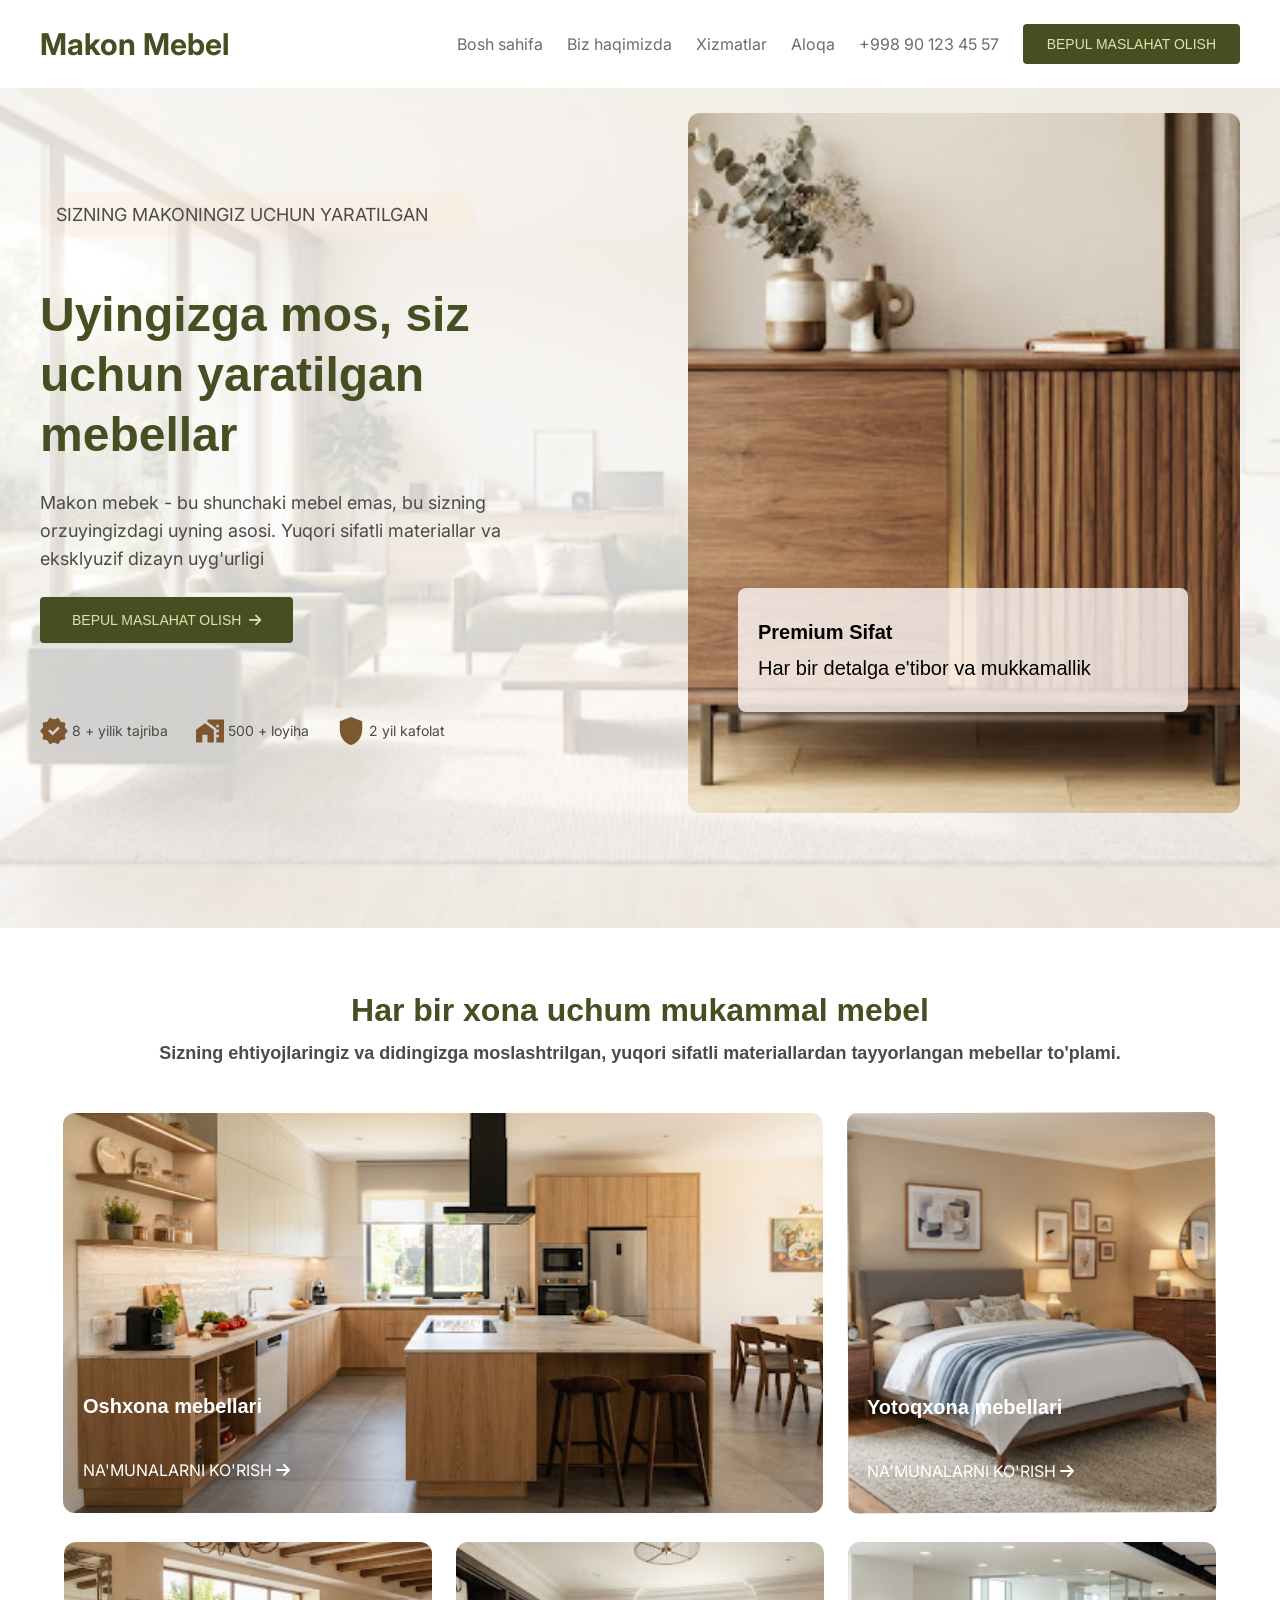
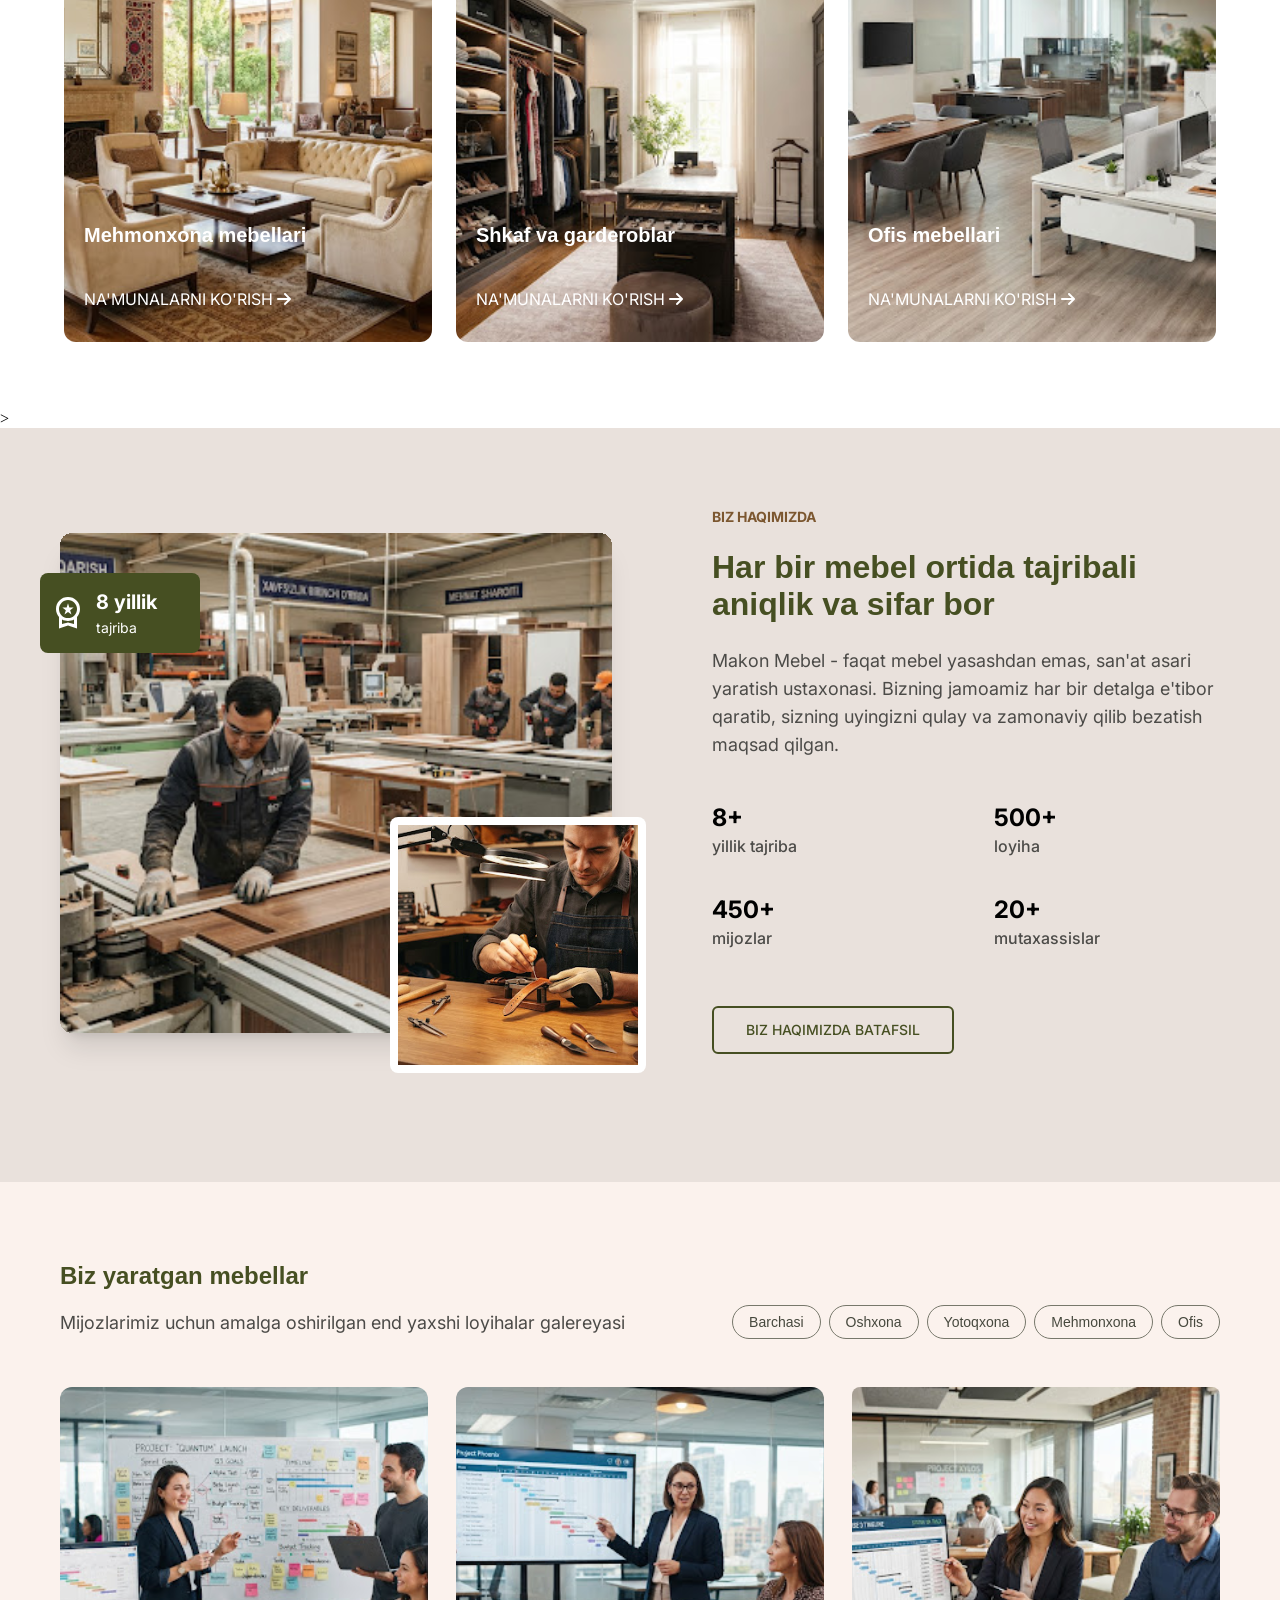
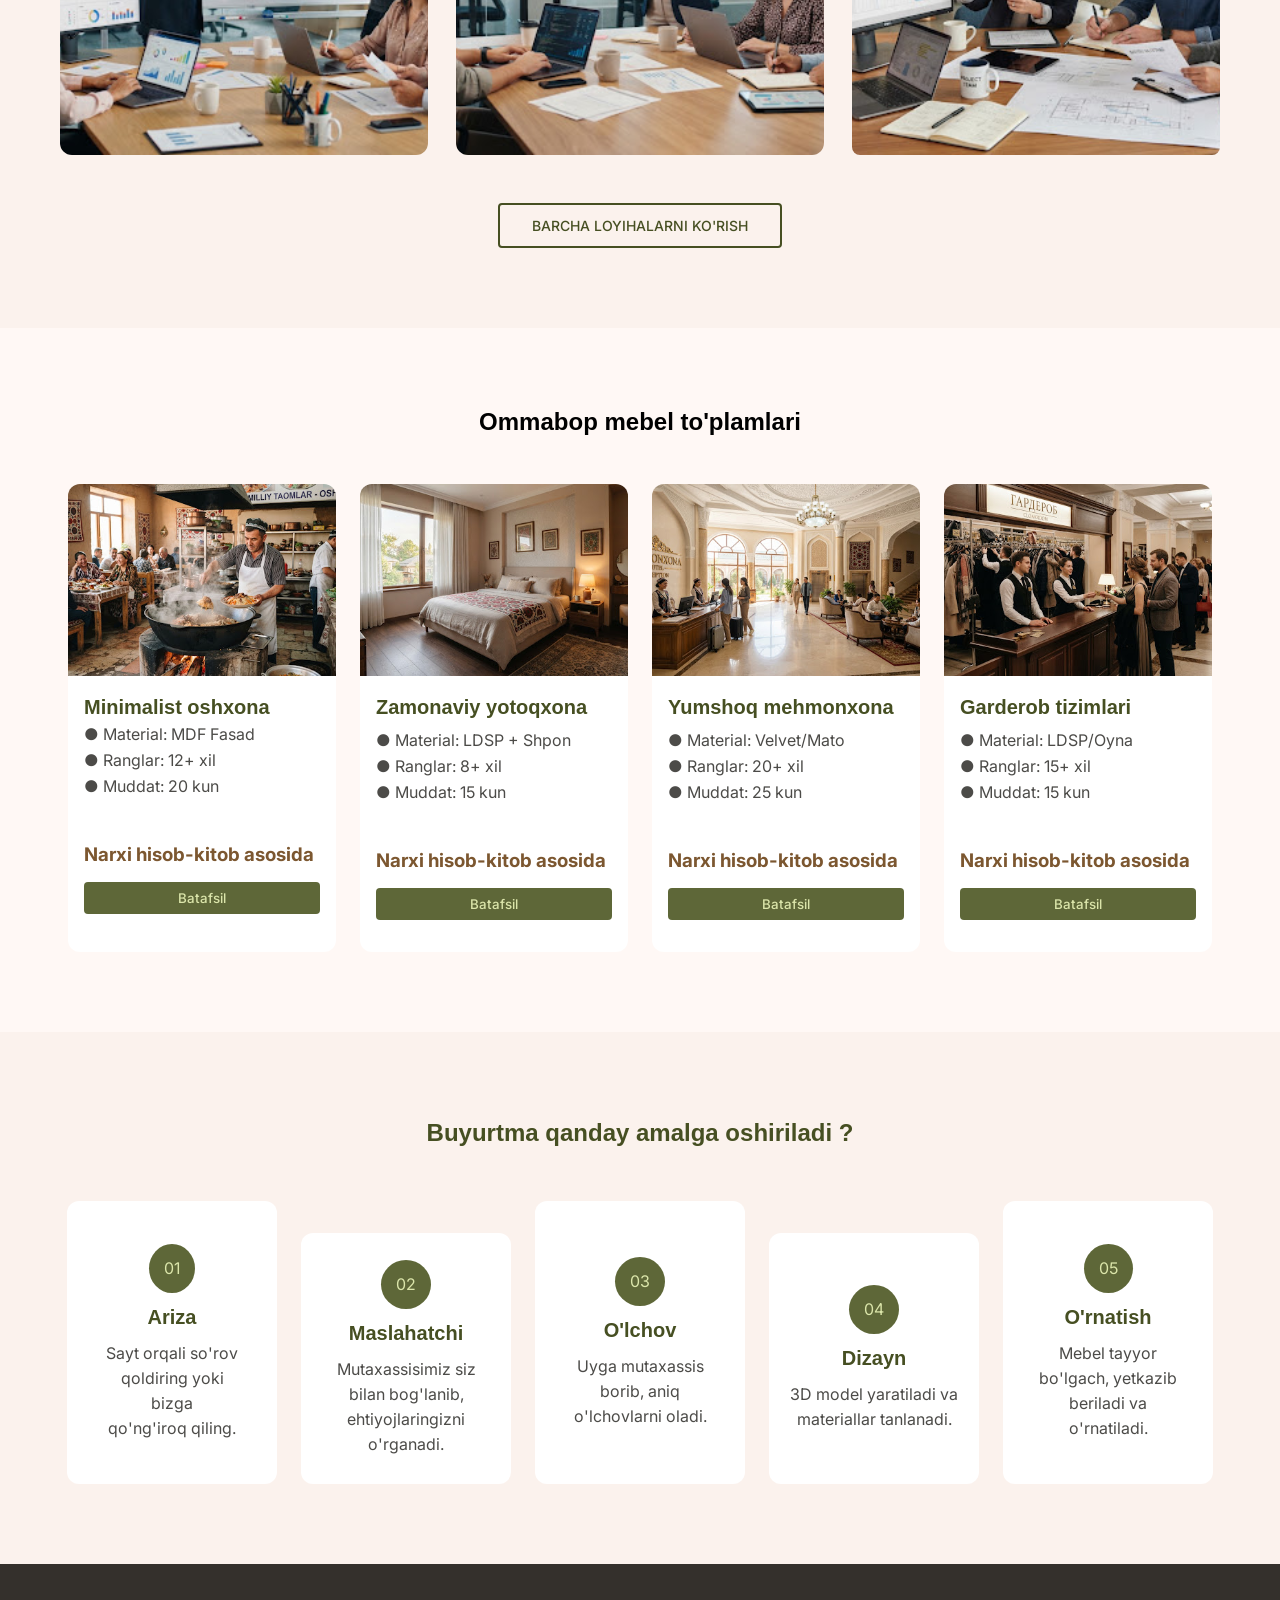
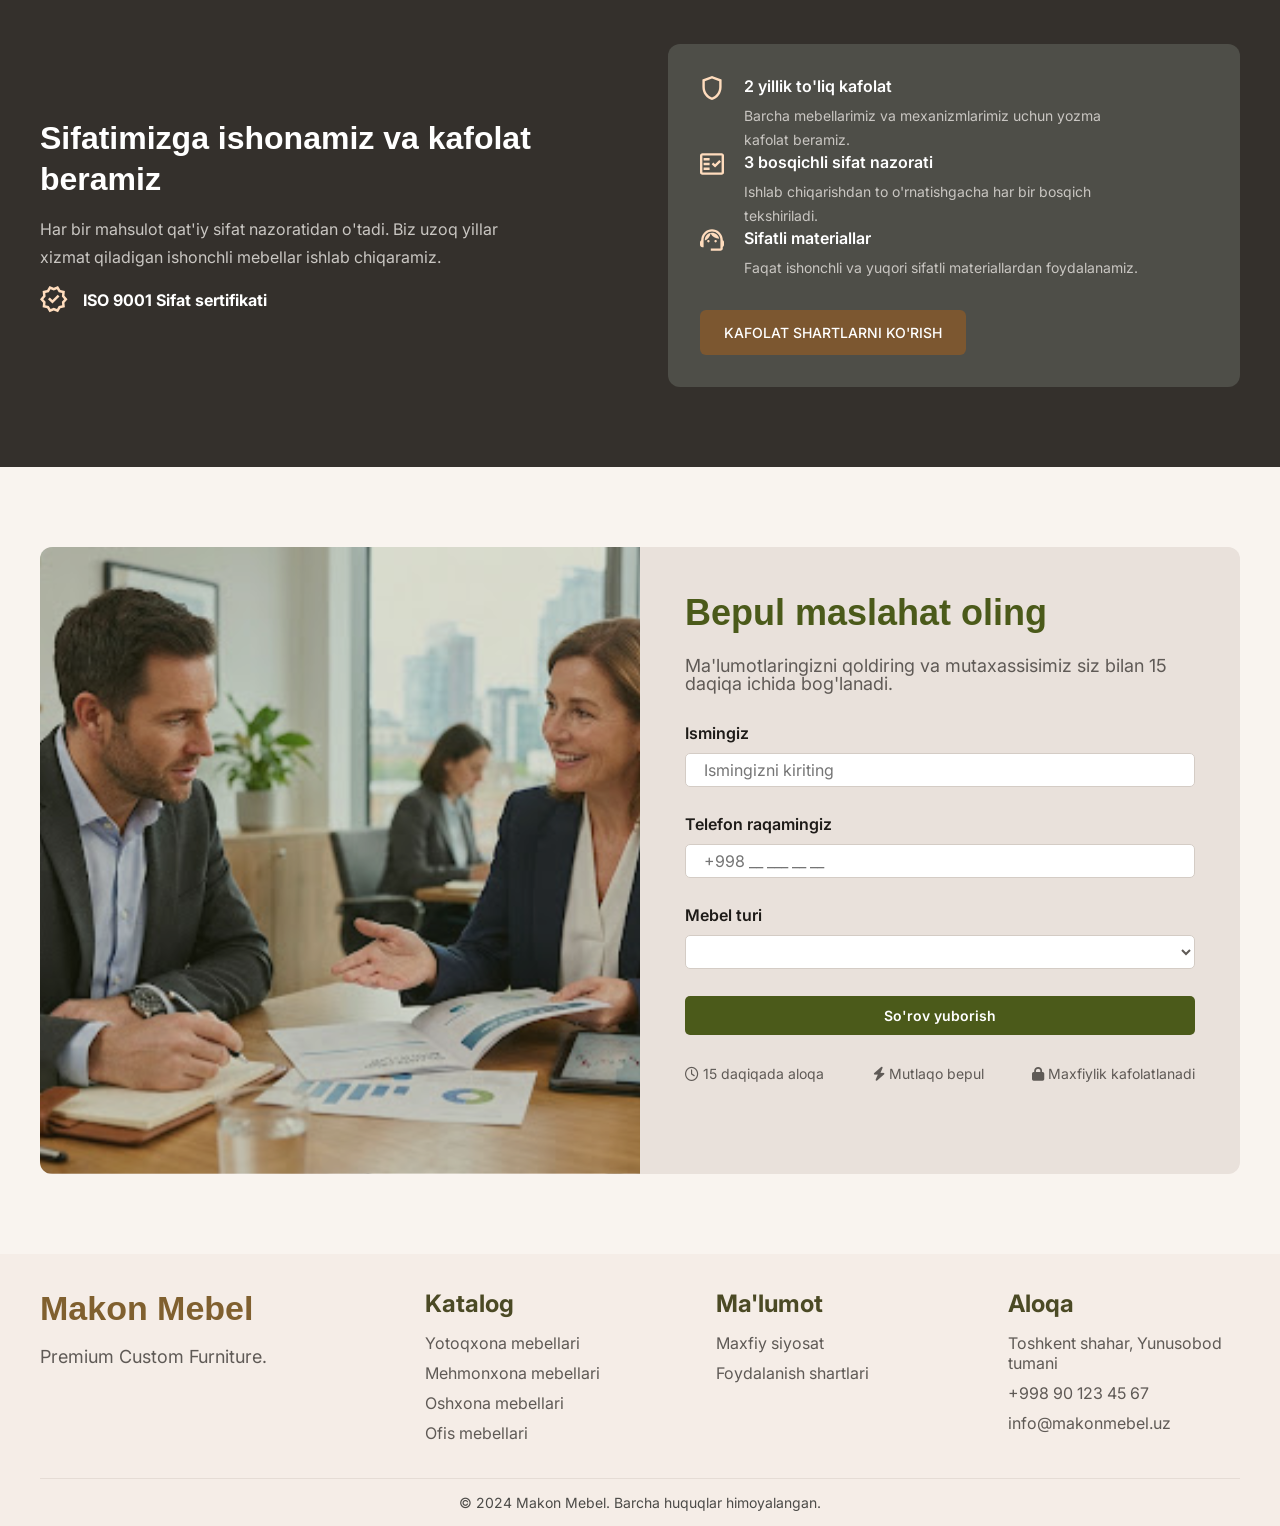
==== index.html @ ee031fba "file togrladim" ====
<!DOCTYPE html>
<html lang="en">
<head>
    <meta charset="UTF-8">
    <meta name="viewport" content="width=device-width, initial-scale=1.0">
    <link rel="stylesheet" href="https://cdnjs.cloudflare.com/ajax/libs/font-awesome/6.7.2/css/all.min.css">
    <link rel="preconnect" href="https://fonts.googleapis.com">
    <link rel="preconnect" href="https://fonts.gstatic.com" crossorigin>
    <link href="https://fonts.googleapis.com/css2?family=Roboto:wght@400;500;700&display=swap" rel="stylesheet">
    <link href="https://fonts.googleapis.com/css2?family=Inter:wght@400&display=swap" rel="stylesheet">
    <link rel="stylesheet" href="/css/main.css">
    <title>Document</title>
</head>
<body>
    <header class="header">
        <div class="container">
            <div class="header-section">
                <div class="header-section__logoname">
                    <b><h2>
                        Makon Mebel
                    </h2></b>
                    <div class="header-logo__block">
                        M M
                    </div>
                </div>
                <div class="header-section__links">
                    <div class="header-link__item">
                        <a href="#">Bosh sahifa </a>
                    </div>
                    <div class="header-link__item">
                        <a href="#">Biz haqimizda</a>
                    </div>
                    <div class="header-link__item">
                        <a href="#">Xizmatlar</a>
                    </div>
                    <div class="header-link__item">
                        <a href="#">Aloqa</a>
                    </div>
                    <div class="header-section__left">
                        <div class="header-section__contact">
                            +998 90 123 45 57
                        </div>
                        <button class="header-left__btn">
                            BEPUL MASLAHAT OLISH
                        </button>
                    </div>
                </div>
                <div class="header-list__btn">
                    <i class="fa-solid fa-list"></i>
                </div>  
            </div>
        </div>
    </header>
    <main>
        <section class="hero">
            <div class="container">
                <div class="hero-section">
                    <div class="hero-section__items">
                        <div class="hero-section__paragraph">
                            <a><p>SIZNING MAKONINGIZ UCHUN YARATILGAN </p></a>
                        </div>
                        <b><h1>
                            Uyingizga mos, siz <br>
                            uchun yaratilgan  <br>
                            mebellar
                        </b></h1>
                        <p class="hero-block__non">
                            Makon mebek - bu shunchaki mebel emas, bu sizning <br>
                            orzuyingizdagi uyning asosi. Yuqori sifatli materiallar va <br> 
                            eksklyuzif dizayn uyg'urligi
                        </p>
                        <p class="hero-block__paragraph">
                            Makon mebek -bu shunchaki mebel emas, bu sizning<br>
                            orzuyingizdagi uyning asosi. Yuqori sifatli materiallar va<br> eksklyuzif dizayn uyg'urligi
                        </p>
                        <div class="hero-section__btn">
                            <button>BEPUL MASLAHAT OLISH <i class="fa-solid fa-arrow-right"></i></button>
                        </div>
                        <div class="hero-section__logs">
                            <div class="hero-logs__items">                            
                                <img src="/images.img/Icon-item_icon3.svg" alt="home-item_icon">
                                <p>8 + yilik tajriba</p>
                            </div>
                            <div class="hero-logs__items">
                                <img src="/images.img/home-item_icon2.svg" alt="home-item_icon2">
                                <p>500 + loyiha</p>
                            </div>
                            <div class="hero-logs__items">
                                <img src="/images.img/home-item_icon.svg" alt="home-icon">
                                <p>2 yil kafolat</p>
                            </div>
                        </div>
                    </div>
                    <div class="hero-section__left">
                        <img src="/images.img/hero-section__img.svg" alt="hero-section__img">
                        <div class="hero-left__textx">
                            <b><p class="left-text__p">Premium Sifat</p></b>
                            <p>Har bir detalga e'tibor va mukkamallik</p>
                        </div>
                    </div>
                </div>
            </div>
        </section>
        <section class="furniture">
            <div class="container">
                <div class="furniture-section">
                    <div class="furniture-section__items">
                        <h2>Har bir xona uchum mukammal mebel</h2>
                        <p>Sizning ehtiyojlaringiz va didingizga moslashtrilgan, yuqori sifatli materiallardan tayyorlangan mebellar to'plami.</p>
                    </div>
                    <div class="furniture-section__cards">
                        <div class="furniture-section__card">
                            <img src="/images.img/product-card__img1.svg" alt="product-card__img1">
                            <div class="furnitura-card__items">
                                <h3>Oshxona mebellari</h3>
                                <p>NA'MUNALARNI KO'RISH <i class="fa-solid fa-arrow-right"></i> </p>
                            </div>
                        </div>
                        <div class="furniture-section__card">
                            <img src="/images.img/product-card__img2.svg" alt="product-card__img2">
                            <div class="furnitura-card__items">
                                <h3>Yotoqxona mebellari</h3>
                                <p>NA'MUNALARNI KO'RISH <i class="fa-solid fa-arrow-right"></i> </p>
                            </div>
                        </div>
                        <div class="furniture-section__card">
                            <img src="/images.img/product-card__img3.svg" alt="product-card__img3">
                            <div class="furnitura-card__items">
                                <h3>Mehmonxona mebellari</h3>
                                <p>NA'MUNALARNI KO'RISH <i class="fa-solid fa-arrow-right"></i> </p>
                            </div>
                        </div>
                        <div class="furniture-section__card">
                            <img src="/images.img/product-card__img4.svg" alt="product-card__img4">
                            <div class="furnitura-card__items">
                                <h3>Shkaf va garderoblar</h3>
                                <p>NA'MUNALARNI KO'RISH <i class="fa-solid fa-arrow-right"></i> </p>
                            </div>
                        </div>
                        <div class="furniture-section__card">
                            <img src="/images.img/product-card__img5.svg" alt="product-card__img5">
                            <div class="furnitura-card__items">
                                <h3>Ofis mebellari</h3>
                                <p>NA'MUNALARNI KO'RISH <i class="fa-solid fa-arrow-right"></i> </p>
                            </div>
                        </div>
                    </div>
                </div>
            </div>
        </section>>
        <section class="info">
            <div class="container">
                <div class="info-section">
                    <div class="info-section__cards"> 
                        <img src="/images.img/info-section__img.svg" alt="info-section__img">
                        <div class="info-mini__card">
                            <div class="info-card__items">
                                <img src="/images.img/info-mini__icon.svg" alt="info-mini__icon">
                                <div class="info-card__item">
                                    <h3>8 yillik</h3>
                                    <p>tajriba</p>
                                </div>
                            </div>
                            <div class="info-mini__img">
                                <img src="/images.img/info-mini__img.svg" alt="info-mini__card">
                            </div>
                        </div>
                    </div>
                    <div>
                        <div class="info-section__left">
                            <h4>BIZ HAQIMIZDA</h4>
                            <h2>Har bir mebel ortida tajribali aniqlik va sifar bor </h2>
                            <p>
                                Makon Mebel - faqat mebel yasashdan emas, san'at asari 
                                yaratish ustaxonasi. Bizning jamoamiz har bir detalga 
                                e'tibor  qaratib, sizning uyingizni qulay va zamonaviy  qilib 
                                bezatish maqsad qilgan. 
                            </p>
                            <div class="info-left__numbers">
                                <div class="info-left__number">
                                    <h1>8+</h1>
                                    <p>yillik tajriba</p>
                                </div>
                                <div class="info-left__number">
                                    <h1>500+</h1>
                                    <p>loyiha</p>
                                </div>
                                <div class="info-left__number">
                                    <h1>450+</h1>
                                    <p>mijozlar</p>
                                </div>
                                <div class="info-left__number">
                                    <h1>20+</h1>
                                    <p>mutaxassislar</p>
                                </div>
                            </div>
                            <div class="info-left__btn">
                                <button>BIZ HAQIMIZDA BATAFSIL</button>
                            </div>
                        </div>
                    </div>
                </div>
            </div>
        </section>
        <section class="our">
            <div class="container">
                <div class="our-section">
                    <div class="our-section__items">
                        <h1>Biz yaratgan mebellar</h1>
                        <div class="our-section__item">
                            <h3>Mijozlarimiz uchun amalga oshirilgan end yaxshi loyihalar galereyasi</h3>
                            <div class="our-item__btn">
                                <button>Barchasi</button>
                                <button>Oshxona</button>
                                <button>Yotoqxona</button>
                                <button>Mehmonxona</button>
                                <button>Ofis</button>
                            </div>
                        </div>
                    </div>
                    <div class="our-section__img"> 
                        <img src="/images.img/our-content__img1.svg" alt="our-content__img1">
                        <img src="/images.img/our-content__img2.svg" alt="our-content__img2">
                        <img src="/images.img/our-content__img3.svg" alt="our-content__img3">
                    </div>
                    <div class="our-section__btn">
                        <button>BARCHA LOYIHALARNI KO'RISH</button>
                    </div>
                </div>
            </div>
        </section>
        <section class="categories">
            <div class="container">
                <div class="categories-section">
                    <div class="categories-section__items">
                        <h1>Ommabop mebel to'plamlari</h1>
                        <div class="categories-items__cards">
                            <div class="categories-item__cards">
                                <img src="/images.img/card-img__one.svg" alt="card-img__one">
                                <div class="categories-cards__texts">
                                    <div class="categories-card_text">
                                        <h2>Minimalist oshxona</h2>
                                        <div class="categories-card__paragraph">
                                            <p>● Material: MDF Fasad</p>
                                            <p>● Ranglar: 12+ xil</p>
                                            <p>● Muddat: 20 kun</p>
                                        </div>
                                    </div>
                                    <div class="categories-card__btn">
                                        <h3>Narxi hisob-kitob asosida</h3>
                                        <button>Batafsil</button>
                                    </div>
                                </div>
                            </div>
                            <div class="categories-item__cards">
                                <img src="/images.img/card-img_two.svg" alt="card-img_two">
                                <div class="categories-cards__texts">
                                    <h2>Zamonaviy yotoqxona</h2>
                                    <div class="categories-card__paragraph">
                                        <p>● Material: LDSP + Shpon</p>
                                        <p>● Ranglar: 8+ xil</p>
                                        <p>● Muddat: 15 kun</p>
                                    </div>
                                    <div class="categories-card__btn">
                                        <h3>Narxi hisob-kitob asosida</h3>
                                        <button>Batafsil</button>
                                    </div>
                                </div>
                            </div>
                            <div class="categories-item__cards">
                                <img src="/images.img/card-img__thee.svg" alt="card-img__thee">
                                <div class="categories-cards__texts">
                                    <h2>Yumshoq mehmonxona</h2>
                                    <div class="categories-card__paragraph">
                                        <p>● Material: Velvet/Mato</p>
                                        <p>● Ranglar: 20+ xil</p>
                                        <p>● Muddat: 25 kun</p>
                                    </div>
                                    <div class="categories-card__btn">
                                        <h3>Narxi hisob-kitob asosida</h3>
                                        <button>Batafsil</button>
                                    </div>
                                </div>
                            </div>
                            <div class="categories-item__cards">
                                <img src="/images.img/card-img__four.svg" alt="card-img__four">
                                <div class="categories-cards__texts">
                                    <h2>Garderob tizimlari</h2>
                                    <div class="categories-card__paragraph">
                                        <p>● Material: LDSP/Oyna</p>
                                        <p>● Ranglar: 15+ xil</p>
                                        <p>● Muddat: 15 kun</p>
                                    </div>
                                    <div class="categories-card__btn">
                                        <h3>Narxi hisob-kitob asosida</h3>
                                        <button>Batafsil</button>
                                    </div>
                                </div>
                            </div>
                        </div>
                    </div>
                </div>
            </div>
        </section>
        <section class="services">
            <div class="container">
                <div class="services-section">
                    <h1>Buyurtma qanday amalga oshiriladi ?</h1>
                    <div class="services-section__cards">
                        <div class="services-section__card">
                            <div class="services-section__bgnumber"> 
                                <p>01</p>
                            </div>
                            <h2>Ariza</h2>
                            <p>Sayt orqali so'rov <br> qoldiring yoki bizga<br>qo'ng'iroq qiling.</p>
                        </div>
                        <div class="services-section__cardd">
                            <div class="services-section__bgnumber">
                                <p>02</p>
                            </div>
                            <h2>Maslahatchi</h2>
                            <p>Mutaxassisimiz siz bilan bog'lanib, ehtiyojlaringizni o'rganadi.</p>
                        </div>
                        <div class="services-section__card">
                            <div class="services-section__bgnumber">
                                <p>03</p>
                            </div>
                            <h2>O'lchov</h2>
                            <p>Uyga mutaxassis borib, aniq o'lchovlarni oladi.</p>
                        </div>
                        <div class="services-section__cardd">
                            <div class="services-section__bgnumber">
                                <p>04</p>
                            </div>
                            <h2>Dizayn</h2>
                            <p>3D model yaratiladi va materiallar tanlanadi.</p>
                        </div>
                        <div class="services-section__card">
                            <div class="services-section__bgnumber">
                                <p>05</p>
                            </div>
                            <h2>O'rnatish</h2>
                            <p>Mebel tayyor bo'lgach, yetkazib beriladi va o'rnatiladi.</p>
                        </div>
                    </div>
                </div> 
            </div>
        </section>
        <section class="sertifikat">
            <div class="container">
                <div class="sertifikat-section">
                    <div class="sertifikat-section__right">
                        <h2>Sifatimizga ishonamiz va kafolat <br> beramiz</h2>
                        <p>Har bir mahsulot qat'iy sifat nazoratidan o'tadi. Biz uzoq yillar <br> xizmat qiladigan ishonchli mebellar ishlab chiqaramiz.</p>
                        <div class="sertifikat-right__items">
                            <img src="/images.img/icon-sertifkat__img.svg" alt="icon-sertifkat__img">
                            <h2>ISO 9001 Sifat sertifikati</h2>
                        </div>
                    </div>
                    <div class="sertifikat-section__left">
                        <div class="sertifikat-left__items">
                            <div>
                                <img src="/images.img/sertifikat-left__icon.svg" alt="sertifikat-left__icon">
                                <div>
                                    <h3>2 yillik to'liq kafolat</h3>
                                    <p>Barcha mebellarimiz va mexanizmlarimiz uchun yozma <br> kafolat beramiz.</p>
                                </div>
                            </div>
                            <div>
                                <img src="/images.img/sertifikat-item__icon.svg" alt="sertifikat-item__icon">
                                <div>
                                    <h3>3 bosqichli sifat nazorati</h3>
                                    <p>Ishlab chiqarishdan to o'rnatishgacha har bir bosqich <br> tekshiriladi.</p>
                                </div>
                            </div>
                            <div>
                                <img src="/images.img/sertifikat-left__icon3.svg" alt="sertifikat-left__icon3">
                                <div>
                                    <h3>Sifatli materiallar</h3>
                                    <p>
                                        Faqat ishonchli va yuqori sifatli materiallardan
                                        foydalanamiz.
                                    </p>
                                </div>
                            </div>
                        </div>
                        <button>KAFOLAT SHARTLARNI KO'RISH</button>
                    </div>
                </div>
            </div>
        </section>
        <section class="contact">
            <div class="container">
                <div class="contact-section">

                <div class="contact-section__img">
                    <img src="/images.img/contact-section__img.svg" alt="contact-section__img">
                </div>

                <div class="contact-section__form">

                    <h2>Bepul maslahat oling</h2>

                    <p>
                        Ma'lumotlaringizni qoldiring va mutaxassisimiz
                        siz bilan 15 daqiqa ichida bog'lanadi.
                    </p>

                <div class="contact-form__item">
                    <label>Ismingiz</label>
                    <input type="text" placeholder="Ismingizni kiriting">
                </div>

                <div class="contact-form__item">
                    <label>Telefon raqamingiz</label>
                    <input type="tel" placeholder="+998 __ ___ __ __">
                </div>

                <div class="contact-form__item">
                    <label>Mebel turi</label>
                    <select>
                        <option>Oshxona mebeli</option>
                        <option>Yotoqxona mebeli</option>
                        <option>Mehmonxona mebeli</option>
                        <option>Ofis mebeli</option>
                    </select>
                </div>

                <button class="contact-form__btn">
                    So'rov yuborish
                </button>

                <div class="contact-form__info">
                    <span>
                        <i class="fa-regular fa-clock"></i>
                        15 daqiqada aloqa
                    </span>

                    <span>
                        <i class="fa-solid fa-bolt"></i>
                        Mutlaqo bepul
                    </span>

                    <span>
                        <i class="fa-solid fa-lock"></i>
                        Maxfiylik kafolatlanadi
                    </span>
                </div>

            </div>

            </div>
        </div>
    </section>
        <script src="/js/main.js"></script>
    </main>    
    <footer class="footer">
    <div class="container">
        <div class="footer-section">

            <div class="footer-section__logo">
                <h2>Makon Mebel</h2>
                <p>Premium Custom Furniture.</p>
            </div>

            <div class="footer-section__item">
                <h3>Katalog</h3>
                <a href="#">Yotoqxona mebellari</a>
                <a href="#">Mehmonxona mebellari</a>
                <a href="#">Oshxona mebellari</a>
                <a href="#">Ofis mebellari</a>
            </div>

            <div class="footer-section__item">
                <h3>Ma'lumot</h3>
                <a href="#">Maxfiy siyosat</a>
                <a href="#">Foydalanish shartlari</a>
            </div>

            <div class="footer-section__item">
                <h3>Aloqa</h3>
                <p>Toshkent shahar, Yunusobod tumani</p>
                <a href="tel:+998901234567">+998 90 123 45 67</a>
                <a href="mailto:info@makonmebel.uz">info@makonmebel.uz</a>
            </div>

        </div>

        <div class="footer-bottom">
            <p>© 2024 Makon Mebel. Barcha huquqlar himoyalangan.</p>
        </div>
    </div>
</footer>
</body>
</html>
---- css/main.css ----
* {
    margin: 0;
    padding: 0;
    box-sizing: border-box;
}


.container {
    max-width: 1200px;  
    margin: 0 auto;
}

.header-section {
    color: #464F22;
    display: flex;
    justify-content: space-between;
    padding: 24px 0px;
    align-items: center;
    font-family: "Inter", sans-serif;
    font-weight: 400;
}

.header-section__contact {
    font-family: "Inter", sans-serif;
    font-weight: 400;
}

.header-section__logoname  {
    font-weight: bold;
    font-weight: 700;
    line-height: 20px;
    font-size: 20px;
}

.header-logo__block {
    display: none;
}

.header-section__links {
    line-height: 24px;
    font-weight: 400;
    display: flex;
    gap: 24px;
    flex-direction: row;
    align-items: center;
    color: #6e6d69;
    font-size: 16px;
    /* justify-items: center; */
}

.header-list__btn {
    display: none;
}

.header-section__links:hover {
    /* color: #464F22; */
    /* cursor: pointer; */
}

.header-link__item:hover  {
    cursor: pointer;
    color:#39411a;
    /* font-size: 18px; */
    transition: 0.2s;
    transform: scale(1.09);
    font-weight: 700;
}   

.header-link__item {
    position: relative;
    text-decoration: none;
}

.header-link__item:after {
    content: "";
    position: absolute;
    width: 0;
    height: 2.5px;
    bottom: -4px;
    left: 0;
    background-color: #464F22;
    /* transition: 0.1s;     */
}

.header-link__item:hover::after {
    width: 100%;
}


.header-section__left {
    display: flex;
    align-items: center;
    gap: 24px;
    line-height: 20px;
    font-weight: 500px;
}

.header-left__btn {
    padding: 12px 24px;
    color: #DBE5AA;
    background-color: #464F22;
    border-radius: 4px;
    border: none;
    font-weight: 20px;
    font-size: 14px;
}

.header-section__font {
    display: none;
}

.header-link__item a {
    font-size: 16px;
    text-decoration: none;
    color: #6e6d69;
}


.hero {
    background-image: url(/images.img/hero-section__bg.svg);
    background-repeat: no-repeat;
    height: 840px;
    background-size: cover;
}

.hero-section {
    padding: 25px 0;
    display: flex;
    justify-content: space-between;
}


.hero-section__items {
    margin-top: 80px;
    display: flex;
    flex-direction: column;
    gap: 24px;
}

.hero-section__items p {
    color: #4C4B48;
    font-size: 18px;
    line-height: 28px;
    font-family: "Inter", sans-serif;
    font-weight: 400;
}

.hero-block__paragraph {
    display: none;
}

.hero-section__paragraph {
    width: 435px;
    color: #7C5730;
    font-size: 14px;
    padding: 8px 16px;
    border-radius: 16px;
    line-height: 20px;
    background-color: #FFDCBD33;
    font-family: "Inter", sans-serif;
}

.hero-section__items h1 {
    color: #464F22; 
    font-size: 48px;
    font-weight: 700;
    line-height: 60px;
    font-family: sans-serif;
}

.hero-section__btn button {
    padding-top: 16px;
    display: flex;
    flex-direction: row;
    align-items: center;
    gap: 8px;
    padding: 15px 32px;
    border: none;
    color: #DBE5AA;
    background-color: #464F22;
    border-radius: 4px;
    border: none;
    font-weight: 20px;
    font-size: 14px;
}


.hero-section__logs {
    display: flex;
    flex-direction: row;
    margin-top: 50px;
    gap: 28px;
    font-family: "Inter", sans-serif;
    font-weight: 500;
}

.hero-logs__items {
    display: flex;
    flex-direction: row;
    gap: 4px;
}

.hero-logs__items img {
    width: 28px;
    height: 28px;
}

.hero-logs__items p {
    font-size: 14px;
    white-space: nowrap;
}

.hero-section__left {
    position: relative;
    font-family: "Montserrat", sans-serif;
    font-weight: 600;
}

.hero-section__left img {
    border-radius: 12px
}

.hero-left__textx {
    display: flex;
    flex-direction: column;
    font-weight: 400;
    gap: 8px;
    position: absolute;
    bottom: 105px;
    left: 50px;
    font-size: 20px;
    background-color: #FFF8F5CC;
    border-radius: 8px;
    padding: 30px 20px;
    width: 450px;
    line-height: 28px;
    text-align: start;
    font-family: sans-serif;
}

.left-text__p {
    font-weight: 600;
}

@media only screen and (max-width: 480px) {
    .header-section {
        position: relative;
        padding: 18px 16px;
    }

    .header-section__links {
        display: none;
    }

    .header-section__links.active {
        display: flex;
        flex-direction: column;
        /* align-items: center; */
        gap: 15px;
        position: absolute;
        top: 90px;
        right: 10px;
        width: 100%;
        height: 800px;
        padding: 20px;
        background-color: rgb(179, 189, 173);
        z-index: 100;
    }

    .header-section__left {
        display: none;
        display: flex;
        align-items: center;
    }

    .header-section__links.active .header-section__left {
        display: flex;
        flex-direction: column;
        justify-content: space-between;
        margin-top: 510px;
        gap: 18px;
        width: 100%;
    }

    .header-left__btn {
        display: flex;
        font-size: 16px;
        align-items: end;
        padding: 14px 108px;
        white-space: nowrap;
    }

    .header-section__left {
        display: flex;
        flex-direction: column;
        align-items: center;
    }

    .header-section__contact {
        display: flex;
        cursor: pointer;
        color:#39411a;
        font-size: 16px;
        align-items: center;
        /* transition: 0.2s; */
        /* transform: scale(1.09); */
        font-weight: 700;
    }

    .header-list__btn {
        display: block;
        margin-left: auto;
        cursor: pointer;
    }


    /* hero section start */
    .hero {
        height: 100%;
    }

    .hero-section {
        flex-direction: column;
    }
    .hero-section__items {
        margin: 10px;
    }

    .hero-section__btn:hover button {
        cursor: pointer;
    }

    .hero-section__items h1 {
        font-size: 36px;
    }

    .hero-section__items p {
        font-size: 14px;
    }

    .hero-block__non {
        display: none;
    }

    .hero-section__paragraph {
        font-size: 10px;
        padding: 6px 12px;
        width: 350px;
        border-radius: 16px;
    }


    .hero-block__paragraph {
        display: block;
        font-size: 14px;
    }

    .hero-section__logs {
        margin-top: 10px;
        gap: 16px;
    }

    .hero-logs__items img {
        width: 22px;
        height: 22px;
    }

    .hero-section__left img {
        width: 100%;
        height: 480px;

        border-radius: 18px;
        display: flex;
        align-items: center;
        padding: 16px 38px;
    }
   
    .hero-left__textx {
        width: 300px;
        font-size: 16px;
        white-space: nowrap;
        line-height: 15px;
        padding: 12px 18px;
        left: 80px;
        bottom:80px
    }
}

@media only screen and (max-width:780px) {
    .header-section {
        padding: 20px 40px;
    }

    .header-section__links {
        display: none;
    }

    .header-list__btn {
        display: block;
    }

    /* hero section start mobile */ 

    .hero {
        height: 100%;
    }

    .hero-section {
        display: flex;
        flex-direction: column;
    }

    .hero-section__items {
        margin: 10px;
        padding: 30px;
    }

    .hero-section__btn:hover button {
        cursor: pointer;
    }

    .hero-section__items h1 {
        font-size: 36px;
    }

    .hero-section__items p {
        font-size: 14px;
    }

    .hero-block__non {
        display: none;
    }

    .hero-section__paragraph {
        font-size: 10px;
        padding: 6px 12px;
        width: 350px;
        border-radius: 16px;
    }


    .hero-block__paragraph {
        display: block;
        font-size: 14px;
    }

    .hero-section__logs {
        margin-top: 10px;
        gap: 16px;
    }

    .hero-logs__items img {
        width: 22px;
        height: 22px;
    }

    .hero-section__left img {
        width: 700px;
        max-height: 750px;
        border-radius: 18px;
        display: flex;
        align-items: center;
        padding: 16px 38px;
    }
   
    .hero-left__textx {
        width: 300px;
        font-size: 16px;
        white-space: nowrap;
        line-height: 15px;
        padding: 12px 18px;
        left: 80px;
        bottom:80px
    }
}



 

/* Furniture-section  */
.furniture-section {
    display: flex;
    flex-direction: column;
    gap: 48px;
    margin: 64px 0px;
    } 

.furniture-section__items {
    display: flex;
    flex-direction: column;
    gap: 14px;
    align-items: center;
    font-family: "Montserrat", sans-serif;
    font-weight: 600;
}

.furniture-section__items h2 {
    color: #464F22;
    font-size: 32px;
}

.furniture-section__items p {
    color: #4C4B48;
    font-size: 18px;
}

.furniture-section__cards {
    display: flex;
    flex-wrap: wrap;
    align-items: center;
    justify-content: center;
    gap: 24px;
}

.furniture-section__cards img {
    border-radius: 12px;
}

.furniture-section__card {
    position: relative;
}

.furnitura-card__items {
    display: flex;
    flex-direction: column;
    gap: 40px;
    position: absolute;
    bottom: 35px;
    left: 20px;
    color:#ffffff;
}

.furnitura-card__items h3 {
    font-size: 20px;
    font-family: "Montserrat", sans-serif;
    font-weight: 600;
}

.furnitura-card__items p {
    font-family: "Inter", sans-serif;
    font-weight: 400;
    line-height: 24px;
    font-size: 16px;
}
@media only screen and (max-width: 480px) {

    .container {
        width: 100%;
        padding: 0 10px;
    }
    
    .furniture-section {
        margin: 45px 0;
        gap: 30px;
    }

    .furniture-section__items {
        gap: 10px;
        text-align: center;
    }

    .furniture-section__items h2 {
        font-size: 25px;
        line-height: 32px;
    }

    .furniture-section__items p {
        font-size: 14px;
        line-height: 22px;
    }

    .furniture-section__cards {
        flex-direction: column;
        gap: 20px;
        width: 100%;
    }

    .furniture-section__card {
        width: 100%;
    }

    .furniture-section__card img {
        width: 100%;
        height: auto;
        display: block;
    }

    .furnitura-card__items {
        left: 18px;
        bottom: 20px;
        gap: 15px;
    }

    .furnitura-card__items h3 {
        font-size: 18px;
    }

    .furnitura-card__items p {
        font-size: 13px;
    }

}

@media only screen and (max-width: 780px) {
        .container {
        width: 100%;
        padding: 0 10px;
    }
    
    .furniture-section {
        margin: 45px 0;
        gap: 30px;
    }

    .furniture-section__items {
        gap: 10px;
        text-align: center;
    }

    .furniture-section__items h2 {
        font-size: 25px;
        line-height: 32px;
    }

    .furniture-section__items p {
        font-size: 14px;
        line-height: 22px;
    }

    .furniture-section__cards {
        flex-direction: column;
        gap: 20px;
        width: 100%;
    }

    .furniture-section__card {
        width: 80%;
    }

    .furniture-section__card img {
        display: flex;
        justify-content: center;
        align-items: center;
        width: 100%;
        height: auto;
        display: block;
    }

    .furnitura-card__items {
        left: 18px;
        bottom: 20px;
        gap: 15px;
    }

    .furnitura-card__items h3 {
        font-size: 18px;
    }

    .furnitura-card__items p {
        font-size: 13px;
    }
}
 
/* Info section */
.info {
    background-color: #E9E1DC;
    padding: 80px 0px;
}

.info-section {
    display: flex;
    /* justify-content: space-around; */
    gap: 40px;
}

.info-section__cards {
    margin: 25px 0px;
    position: relative;
}

.info-mini__card {
    display: flex;
    flex-direction: column;
    gap: 164px;
    position: absolute;
    bottom: 0px;
}

.info-mini__img img  {
    margin-left: 350px;
    padding: 8px;
    background-color: #ffffff;
    border-radius: 8px;
}

.info-card__items {
    align-items: center;
    width: 160px;
    height: 80px;
    display: flex;
    gap: 16px;
    border-radius: 8px;
    background-color: #464F22;
    padding: 16px;
    color: #ffffff;
}

.info-card__item {
    display: flex;
    flex-direction: column;
    gap: 5px;
    font-family: "Inter", sans-serif;
}

.info-card__item h3 {
    font-weight: 700;
    font-size: 20px;
}

.info-card__item p {
    font-weight: 400;
    font-size: 14px;
}

.info-section__left {
    display: flex;
    flex-direction: column;
    gap: 24px;
    padding-left: 40px;
}


.info-section__left h4 {
    color: #7C5730;
    font-size: 14px;
    font-family: "Inter", sans-serif;
    font-weight: 700;
}

.info-section__left h2 {
    color:#464F22;
    font-family: "Montserrat", sans-serif;
    font-weight: 600;
    font-size: 32px;
}

.info-section__left p {
    color: #4C4B48;
    line-height: 28px;
    font-family: "Inter", sans-serif;
    font-weight:400;
    font-size: 18px;
}

.info-left__numbers {
    display: grid;
    grid-template-columns: repeat(2, 2fr);
    gap: 35px;
    margin-top: 20px;
}

.info-left__number {
    display: flex;
    flex-direction: column;
    width: 236px;
    height: auto;
    font-family: "Inter", sans-serif;
    font-weight: 700;
}

.info-left__number p {
    font-family: "Inter", sans-serif;
    font-weight: 500;
    font-size: 16px;
}

.info-left__btn button {
    font-family: "Inter", sans-serif;
    font-weight: 500;
    font-size: 14px;
    padding: 12px 32px;
    background:none;
    border-radius: 6px;
    border:  2px solid #464F22;
    margin-top: 30px;
    color: #464F22;
    line-height: 20px;
}

.info-left__btn:hover button {
    cursor: pointer;
    background:  #464F22;
    color: #ffffff;
}

@media only screen and (max-width: 480px) {

    .info {
        padding: 50px 0;
    }

    .info-section {
        flex-direction: column;
        gap: 30px;
    }

    .info-section__cards {
        width: 100%;
        margin: 0;
    }

    .info-section__cards > img {
        width: 100%;
        height: auto;
        display: block;
    }

    .info-section__left {
        padding-left: 0;
        gap: 18px;
    }

    .info-section__left h2 {
        font-size: 26px;
        line-height: 34px;
    }

    .info-section__left p {
        font-size: 15px;
        line-height: 24px;
    }

    .info-left__numbers {
        grid-template-columns: 1fr 1fr;
        gap: 25px 15px;
    }

    .info-left__number {
        width: auto;
    }

    .info-left__number h1 {
        font-size: 28px;
    }

    .info-left__number p {
        font-size: 14px;
    }

    .info-left__btn button {
        width: 100%;
        margin-top: 15px;
    }

}

@media only screen and (max-width:780px) {
    .info-section {
        display: flex;
        flex-direction: column;
        gap: 20px;
    }

    .info-section__cards  {
        padding: 30px;
        align-items: center;
    }

    .info-section__left {
        padding: 30px;
    }

    .info-left__btn {
        display: flex;
        align-items: center;
        width: 100%;
    }

    .info-left__btn button {
        width: 100%;
        display: flex;
        justify-content: center;
        align-items: center;
    }    
}

/* OUR section start */


.our {
    background-color: #FBF2ED;
    padding: 80px 0px;
}

.our-section {
    display: flex;
    flex-direction: column;
    gap: 48px;
}

.our-section__items {
    display: flex;
    flex-direction: column;
    gap: 15px;
}

.our-section__item {
    display: flex;
    align-items: center;
    justify-content: space-between;
    padding: 0px 20px;
}

.our-section__items h1 {
    font-family: "Montserrat", sans-serif;
    font-weight: 600;
    color: #464F22;
    padding: 0px 20px;
}

.our-item__btn {
    display: flex;
    gap: 8px;
} 

.our-item__btn button {
    display: flex;
    gap: 8px;
    color: #46483D;
    font-size: 14px;
    padding: 8px 16px;
    border-radius: 25px;
    border: 1px solid #77786B;
    background: none;
}

.our-item__btn button:hover {
    color: #ffffff;
    background: #464F22;
    cursor: pointer;
}

.our-section__item h3 {
    font-size: 18px;
    color: #4C4B48;
    font-family: "Inter", sans-serif;
    font-weight: 400;
}

.our-section__img {
    display: flex;
    justify-content: center;
    gap: 28px;
}

.our-section__img img {
    border-radius: 8px;
}

.our-section__btn {
    display: flex;
    justify-content: center;

}

.our-section__btn button {
    font-family: "Inter", sans-serif;
    font-weight: 500;
    color: #464F22;
    border-radius: 4px;
    border: 2px solid #464F22;
    padding: 12px 32px;
    font-size: 14px;
    background: none;
}

.our-section__btn:hover button{
    cursor: pointer;
    background:  #464F22;
    color: #ffffff;
}

@media only screen and (max-width: 480px) {

    .our {
        padding: 50px 0;
    }

    .our-section {
        gap: 30px;
    }

    .our-section__items {
        gap: 20px;
    }

    .our-section__items h1 {
        padding: 0;
        font-size: 26px;
        line-height: 34px;
    }

    .our-section__item {
        flex-direction: column;
        align-items: flex-start;
        gap: 18px;
        padding: 0;
    }

    .our-section__item h3 {
        font-size: 14px;
        line-height: 22px;
    }

    .our-item__btn {
        flex-wrap: wrap;
        gap: 8px;
    }

    .our-item__btn button {
        font-size: 13px;
        padding: 7px 13px;
    }

    .our-section__img {
        flex-direction: column;
        gap: 15px;
    }

    .our-section__img img {
        width: 100%;
        height: auto;
    }

    .our-section__btn button {
        width: 100%;
        padding: 12px 15px;
    }

}

@media only screen and (max-width:780px) {
    .our-section {
        align-items: center;
    }
    .our-section__item {
        display: flex;
        flex-direction: column;
        gap: 50px;
    }
    
    .our-section__img {
        display: flex;
        flex-direction: column;
        width: 80%;
        height: auto;
        justify-content: center;
        align-items: center;
        justify-items: center;
    }

    .our-section__btn button {
        width: 600px;
    }
}


/* categories section start */

.categories {
    background-color: #FFF8F5;
}

.categories-section {
    padding: 80px 0px;
}

.categories-section__items {
    display: flex;
    flex-direction: column;
    gap: 48px;
    justify-items: center;
    align-items: center;
}

.categories-section__items h1 {
    font-family: "Montserrat", sans-serif;
    font-weight: 600;
}

/* .categories-section__items {
    display: flex;
    flex-direction: column;
    gap: 48pxs;
    /* justify-content: center; */
    /* align-items: center;
} */

.categories-items__cards {
    display: flex;
    flex-direction: row;
    gap: 24px;
}

.categories-item__cards {
    background: #ffffff;
    /* background: #ccc2a4; */
    border-radius: 12px;
}

.categories-item__cards img {
    border-top-left-radius: 12px;
    border-top-right-radius: 12px;
}

.categories-item__cards {
    max-width: 270px;
    height: 468px
}

.categories-cards__texts h2 {
    font-size: 20px;
    font-family: "Montserrat", sans-serif;
    font-weight: 600;
    color: #464F22;
}


.categories-cards__texts {
    padding: 16px;
    display: flex;
    justify-content: space-around;
    flex-direction: column;
    gap: 6px;
}

.categories-card__paragraph {
    color: #4C4B48;
    font-family: "Inter", sans-serif;
    font-weight: 400;
    line-height: 26px   ;
    margin-top: 2px;
}

.categories-card__btn {
    margin-top: 38px;
    display: flex;
    flex-direction: column;
    gap: 16px;
}

.categories-card__btn h3 {
    color: #7C5730;
    font-family: "Inter", sans-serif;
    font-weight: 700;
}

.categories-card__btn button {
    background-color: #5E6738;
    padding: 8px 90px;
    color: #DBE5AA;
    border-radius: 4px;
    font-family: "Inter", sans-serif;
    font-weight: 500;
    border: none;
}

.categories-card__btn button:hover {
    color: #5E6738;
    background-color:  #DBE5AA;
    transition: 0.4s;
    border: 1px solid #5E6738;
    transform: scale(0.999);
}

@media only screen and (max-width: 480px) {

    .categories-section {
        padding: 50px 0;
    }

    .categories-section__items {
        gap: 30px;
    }

    .categories-section__items h1 {
        font-size: 26px;
        line-height: 34px;
        text-align: center;
    }

    .categories-items__cards {
        flex-direction: column;
        width: 100%;
        gap: 20px;
    }

    .categories-item__cards {
        width: 100%;
        max-width: 100%;
        height: auto;
    }

    .categories-item__cards img {
        width: 100%;
        height: auto;
        display: block;
    }

    .categories-cards__texts {
        padding: 16px;
    }

    .categories-cards__texts h2 {
        font-size: 19px;
        line-height: 26px;
    }

    .categories-card__paragraph p {
        font-size: 14px;
        line-height: 23px;
    }

    .categories-card__btn {
        margin-top: 25px;
    }

    .categories-card__btn button {
        width: 100%;
        padding: 10px;
    }

}

@media only screen and (max-width: 780px) {
    .categories-items__cards {
        justify-content: center;
        flex-wrap: wrap;
    }
}

/* services-section start  */
.services {
    background-color: #FBF2ED;
}

.services-section {
    padding: 80px 0px;
    display: flex;
    gap: 48px;
    flex-direction: column;
    justify-content: center;
    align-items: center;
}

.services-section h1 {
    line-height: 41px;
    font-family: "Montserrat", sans-serif;
    font-weight: 600;
    color: #464F22;
}

.services-section__cards {
    display: flex;
    gap: 24px;
}

.services-section__bgnumber {
    padding: 12px 15px;
    background: #5E6738;
    border-radius: 50%;
}



.services-section__card {
    display: flex;
    flex-direction: column;
    align-items: center;
    justify-content: center;
    gap: 10px;
    width: 210px;
    height: auto;
    background-color: #ffffff;
    border-radius: 12px;
    padding: 36px;
}

.services-section__card p {
    line-height: 25px;
    color: #4C4B48;
    font-size: 16px;
    font-family: "Inter", sans-serif;
    font-weight: 400;
    text-align: center;
}

.services-section__bgnumber p {
    color: #DBE5AA;
}

.services-section__cardd {
    display: flex;
    flex-direction: column;
    align-items: center;
    justify-content: center;
    gap: 10px;
    width: 210px;
    height: 251px;
    background-color: #ffffff;
    border-radius: 12px;
    padding: 20px;
    margin-top: 32px;
}

.services-section__cardd p {
    line-height: 25px;
    color: #4C4B48;
    font-size: 16px;
    font-family: "Inter", sans-serif;
    font-weight: 400;
    text-align: center;
    /* color: #DBE5AA; */
}

.services-section__cardd h2 {
    color: #464F22;
    font-size: 20px;
    line-height: 28px;
    font-family: "Montserrat", sans-serif;
    font-weight: 600;
}

.services-section__card h2 {
    color: #464F22;
    font-size: 20px;
    line-height: 28px;
    font-family: "Montserrat", sans-serif;
    font-weight: 600;
}

.services-section__bgnumber p {
    color: #DBE5AA;
}

/* sertifikat-section start 

.sertifikat {
    background-color: #34302C;
    padding: 80px 0px;
}

.sertifikat-section {
    display: flex;
}

.sertifikat-section__right {
    display: flex;
    flex-direction: column;
    gap: 15px;
    margin: 96px;
}

.sertifikat-section__right h2{
    font-family: "Montserrat", sans-serif;
    font-weight: 600;
    font-size: 32px;
    line-height: 41px;
    color: #ffffff;
}

.sertifikat-section__right p {
    color: #C9C6C2;
    font-family: "Inter", sans-serif;
    font-weight: 400;
    line-height: 28px;
}

.sertifikat-section__left {
    padding: 32px;
    background-color: #4e4e48;
    border-radius: 12px;
}

.sertifikat-right__items h2 {
    font-family: "Inter", sans-serif;
    color: #ffffff;
    font-size: 16px;
    font-weight: 700;
    line-height: 24px;
} */

@media only screen and (max-width: 480px) {

    .services-section {
        padding: 50px 0;
        gap: 30px;
    }

    .services-section h1 {
        font-size: 26px;
        line-height: 34px;
        text-align: center;
    }

    .services-section__cards {
        flex-direction: column;
        align-items: center;
        width: 100%;
        gap: 18px;
    }

    .services-section__card,
    .services-section__cardd {
        width: 100%;
        max-width: 320px;
        height: auto;
        min-height: 220px;
        margin-top: 0;
        padding: 30px 20px;
    }

}

@media only screen and (max-width: 780px) {
    .services-section__cards {
        flex-wrap: wrap;
        justify-content: center;
    }

    .services-section__cardd {
        margin-top: 0;
        height: auto;
    }

    .services-section__card {
        padding: 16px 26px;
    }

}

 /* sertifikat-section start */

.sertifikat {
    background-color: #34302C;
    padding: 80px 0;
}

.sertifikat-section {
    display: flex;
    justify-content: space-between;
    align-items: center;
    gap: 60px;
}

.sertifikat-section__right {
    display: flex;
    flex-direction: column;
    gap: 15px;
    width: 50%;
}

.sertifikat-section__right h2 {
    font-family: "Montserrat", sans-serif;
    font-weight: 600;
    font-size: 32px;
    line-height: 41px;
    color: #ffffff;
}

.sertifikat-section__right p {
    color: #C9C6C2;
    font-family: "Inter", sans-serif;
    font-weight: 400;
    line-height: 28px;
}

.sertifikat-section__left {
    width: 50%;
    padding: 32px;
    background-color: #4e4e48;
    border-radius: 12px;
}

.sertifikat-right__items {
    display: flex;
    align-items: center;
    gap: 15px;
}

.sertifikat-right__items h2 {
    font-family: "Inter", sans-serif;
    color: #ffffff;
    font-size: 16px;
    font-weight: 700;
    line-height: 24px;
}


.sertifikat-section__left > button {
    margin-top: 30px;
    padding: 14px 24px;
    background-color: transparent;
    border:none;
    border-radius: 6px;
    color: #ffffff;
    font-family: "Inter", sans-serif;
    font-size: 14px;
    font-weight: 500;
    cursor: pointer;
    background-color: #7C5730;
}

.sertifikat-left__items > div {
    display: flex;
    align-items: flex-start;
    gap: 20px;
}

.sertifikat-left__items > div > img {
    width: 24px;
    height: 24px;
    flex-shrink: 0;
}

.sertifikat-left__items > div > div {
    display: flex;
    flex-direction: column;
    gap: 8px;
}

.sertifikat-left__items h3 {
    color: #ffffff;
    font-family: "Inter", sans-serif;
    font-size: 16px;
    font-weight: 600;
}

.sertifikat-left__items p {
    color: #C9C6C2;
    font-family: "Inter", sans-serif;
    font-size: 14px;
    line-height: 24px;
}

@media only screen and (max-width: 480px) {

    .sertifikat {
        padding: 50px 0;
    }

    .sertifikat-section {
        flex-direction: column;
        gap: 30px;
    }

    .sertifikat-section__right,
    .sertifikat-section__left {
        width: 100%;
    }

    .sertifikat-section__right h2 {
        font-size: 26px;
        line-height: 34px;
    }

    .sertifikat-section__right p {
        font-size: 14px;
        line-height: 24px;
    }

    .sertifikat-section__right h2 br,
    .sertifikat-section__right p br {
        display: none;
    }

    .sertifikat-right__items {
        gap: 10px;
    }

    .sertifikat-right__items h2 {
        font-size: 15px;
        line-height: 22px;
    }

    .sertifikat-section__left {
        padding: 22px;
    }

    .sertifikat-left__items > div {
        gap: 12px;
        margin-bottom: 22px;
    }

    .sertifikat-left__items h3 {
        font-size: 15px;
    }

    .sertifikat-left__items p {
        font-size: 13px;
        line-height: 21px;
    }

    .sertifikat-left__items p br {
        display: none;
    }

    .sertifikat-section__left > button {
        width: 100%;
        padding: 13px 10px;
    }

}

@media only screen and (max-width: 780px) {
    .sertifikat-section {
        display: flex;
        flex-direction: column;
    }

    .sertifikat-section__right {
        width: 80%;
    }

    .sertifikat-section__left {
        width: 80%;
    }
}

/* contact section start */

.contact {
    background-color: #F9F4EF;
    padding: 80px 0;
}

.contact-section {
    display: flex;
    min-height: 385px;
    border-radius: 12px;
    overflow: hidden;
}


.contact-section__img {
    width: 50%;
}

.contact-section__img img {
    width: 100%;
    height: 100%;
    display: block;
    object-fit: cover;
}


.contact-section__form {
    width: 50%;
    padding: 45px;
    display: flex;
    flex-direction: column;
    gap: 15px;
    background-color: #E9E1DB;
}

.contact-section__form h2 {
    color: #4B5A1A;
    font-family: "Montserrat", sans-serif;
    font-size: 36px;
    font-weight: 600;
    margin-bottom: 8px;
}

.contact-section__form > p {
    color: #5F5A56;
    font-family: "Inter", sans-serif;
    font-size: 18px;
    line-height: 18px;
    margin-bottom: 15px;
}

.contact-form__item {
    display: flex;
    flex-direction: column;
    gap: 10px;
    margin-bottom: 12px;
}

.contact-form__item label {
    color: #1E1B18;
    font-family: "Inter", sans-serif;
    font-size: 16px;
    font-weight: 600;
}

.contact-form__item input,
.contact-form__item select {
    width: 100%;
    height: 32px;
    padding: 16px 18px;
    border: 1px solid #D4CCC5;
    border-radius: 5px;
    outline: none;
    background-color: #ffffff;
    color: #5F5A56;
    font-family: "Inter", sans-serif;
    font-size: 16px;
}

.contact-form__item input:focus,
.contact-form__item select:focus {
    border-color: #4B5A1A;
}


.contact-form__btn {
    width: 100%;
    height: 39px;
    border: none;
    border-radius: 5px;
    background-color: #4B5A1A;
    color: #ffffff;
    font-family: "Inter", sans-serif;
    font-size: 14px;
    font-weight: 600;
    cursor: pointer;
    /* padding: 17px 16px !important; */
}


.contact-form__info {
    display: flex;
    justify-content: space-between;
    margin-top: 15px;
    gap: 10px;
}

.contact-form__info span {
    display: flex;
    align-items: center;
    gap: 4px;
    color: #5F5A56;
    font-family: "Inter", sans-serif;
    font-size: 14px;
}

.contact-form__info i {
    font-size: 14px;
}

@media only screen and (max-width: 480px) {

    .contact {
        padding: 50px 0;
    }

    .contact-section {
        flex-direction: column;
        min-height: auto;
    }

    .contact-section__img,
    .contact-section__form {
        width: 100%;
    }

    .contact-section__img {
        height: 250px;
    }

    .contact-section__img img {
        width: 100%;
        height: 100%;
        object-fit: cover;
    }

    .contact-section__form {
        padding: 25px 20px;
        gap: 12px;
    }

    .contact-section__form h2 {
        font-size: 28px;
        line-height: 35px;
    }

    .contact-section__form > p {
        font-size: 14px;
        line-height: 21px;
    }

    .contact-form__item {
        gap: 7px;
        margin-bottom: 8px;
    }

    .contact-form__item label {
        font-size: 14px;
    }

    .contact-form__item input,
    .contact-form__item select {
        width: 100%;
        height: 42px;
        padding: 8px 12px;
        font-size: 14px;
    }

    .contact-form__btn {
        width: 100%;
        height: 42px;
    }

    .contact-form__info {
        flex-direction: column;
        gap: 8px;
        margin-top: 10px;
    }

    .contact-form__info span {
        font-size: 12px;
    }

}

@media only screen and (max-width:780px) {
    .contact-section__form {
        padding: 25px;
    }
}

/*footer section start  */

.footer {
    background-color: #F5EDE7;
    padding-top: 35px;
}

.footer-section {
    display: grid;
    grid-template-columns: 1.4fr 1fr 1fr 1fr;
    gap: 60px;
    padding-bottom: 35px;
}

.footer-section__logo h2 {
    color: #80602F;
    font-family: "Montserrat", sans-serif;
    font-size: 34px;
    font-weight: 600;
    margin-bottom: 18px;
}

.footer-section__logo p {
    color: #5F5A56;
    font-family: "Inter", sans-serif;
    font-weight: 400;
    font-size: 18px;
}

.footer-section__item {
    display: flex;
    flex-direction: column;
    gap: 10px;
}

.footer-section__item h3 {
    color: #4B4A25;
    font-family: "Inter", sans-serif;
    font-size: 24px;
    font-weight: 700;
    margin-bottom: 5px;
}

.footer-section__item a,
.footer-section__item p {
    color: #5F5A56;
    font-family: "Inter", sans-serif;
    font-size: 16px;
    line-height: 20px;
    text-decoration: none;
}

.footer-section__item a:hover {
    color: #4B4A25;
}

.footer-bottom {
    border-top: 1px solid #E5DCD5;
    padding: 15px 0;
    text-align: center;
}

.footer-bottom p {
    color: #4C4B48;
    font-family: "Inter", sans-serif;
    font-size: 14px;
}

@media only screen and (max-width: 480px) {

    .footer {
        padding-top: 30px;
    }

    .footer-section {
        padding: 20px;
        grid-template-columns: 1fr;
        gap: 28px;
        padding-bottom: 30px;
    }

    .footer-section__logo h2 {
        font-size: 28px;
        margin-bottom: 10px;
    }

    .footer-section__logo p {
        font-size: 15px;
        line-height: 22px;
    }

    .footer-section__item {
        gap: 8px;
    }

    .footer-section__item h3 {
        font-size: 20px;
        margin-bottom: 5px;
    }

    .footer-section__item a,
    .footer-section__item p {
        font-size: 14px;
        line-height: 22px;
    }

    .footer-bottom {
        padding: 12px 0;
    }

    .footer-bottom p {
        font-size: 12px;
        line-height: 18px;
    }

}

@media only screen and (max-width:780px) {
    .footer-section {
        gap: 20px;
    }
}
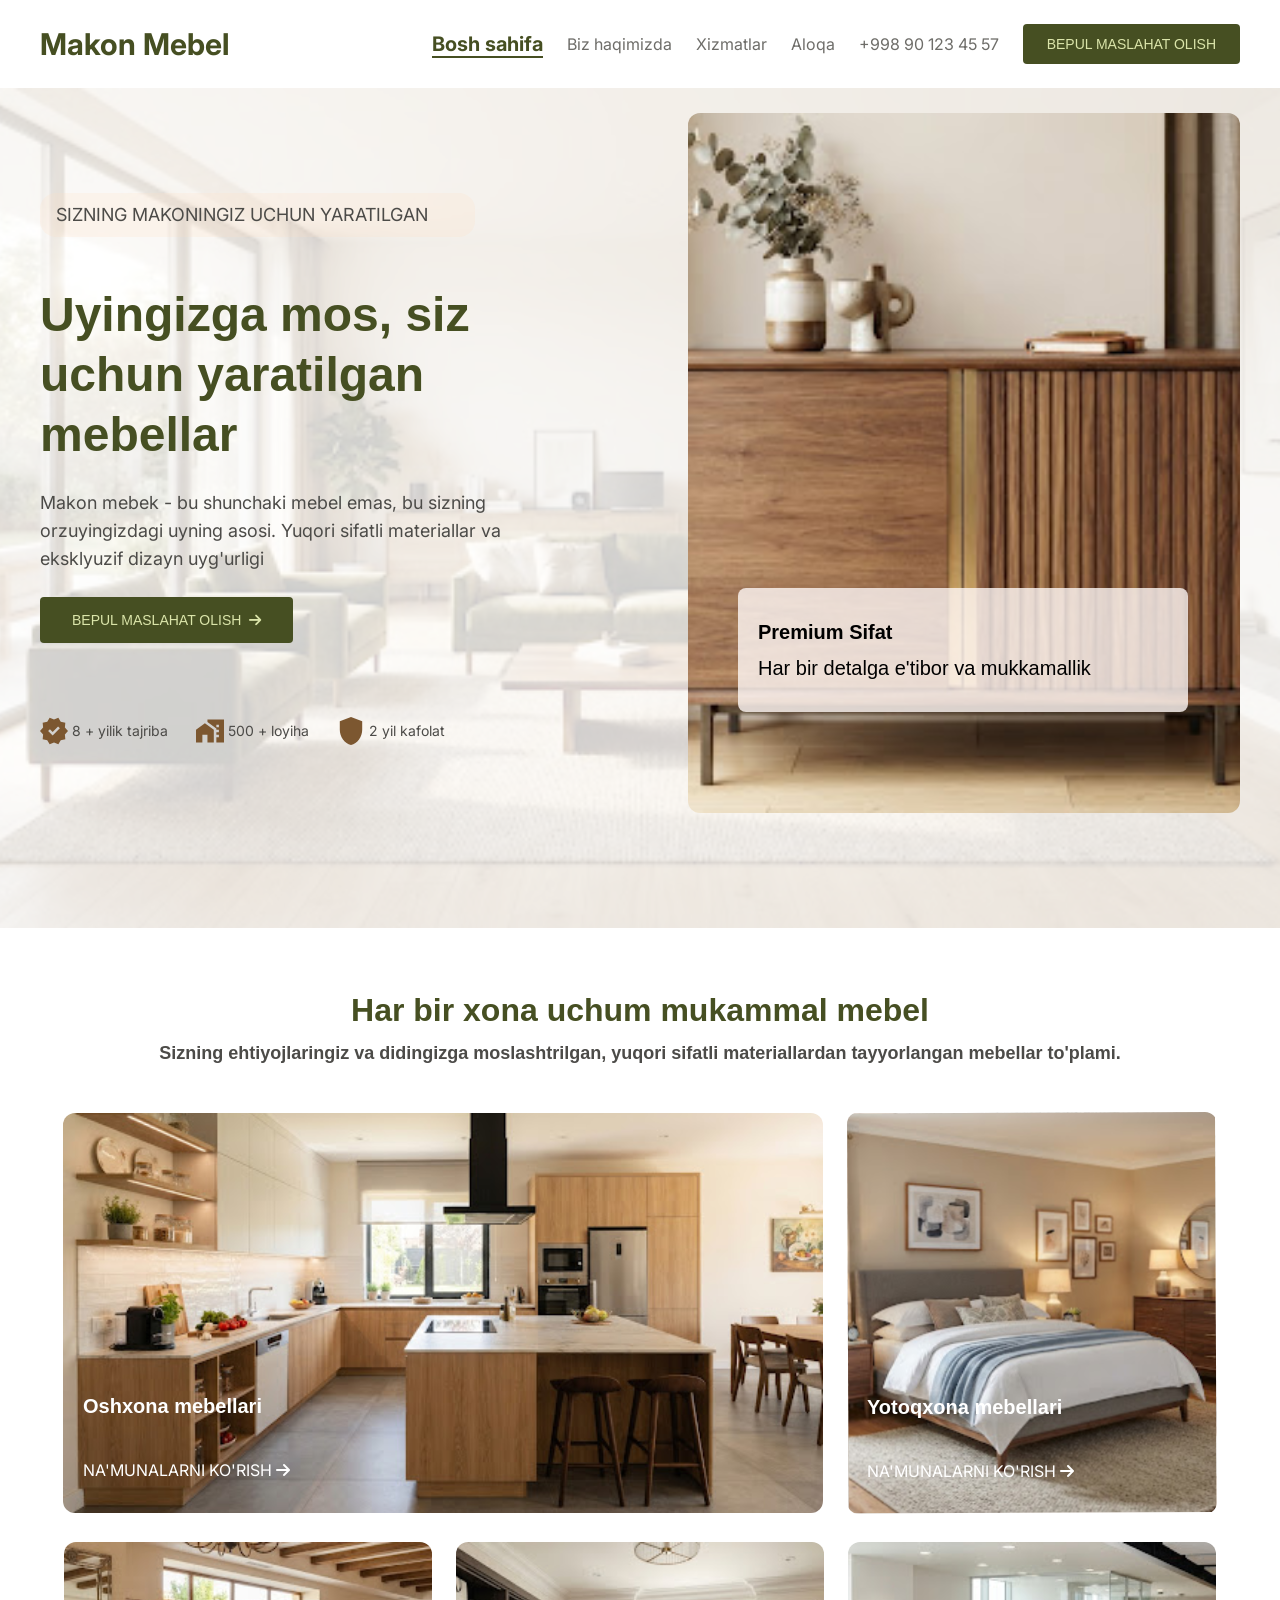
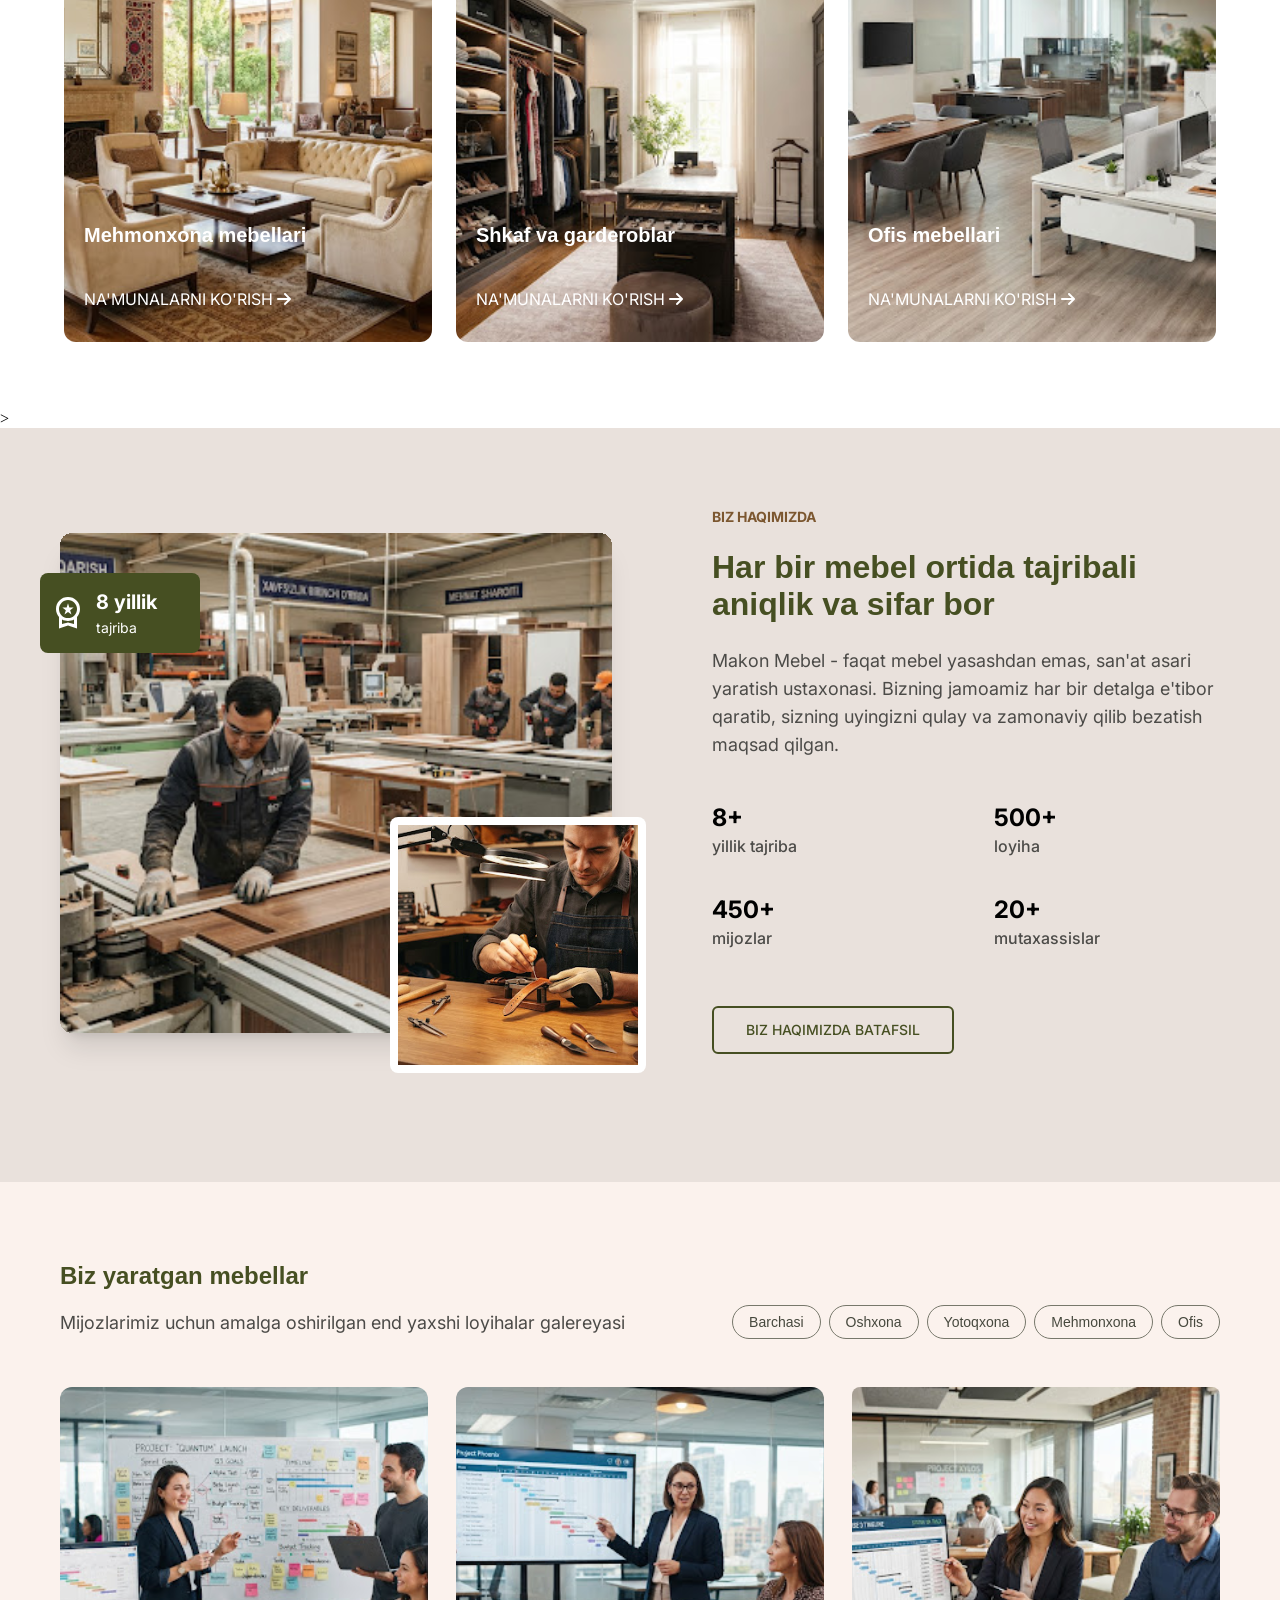
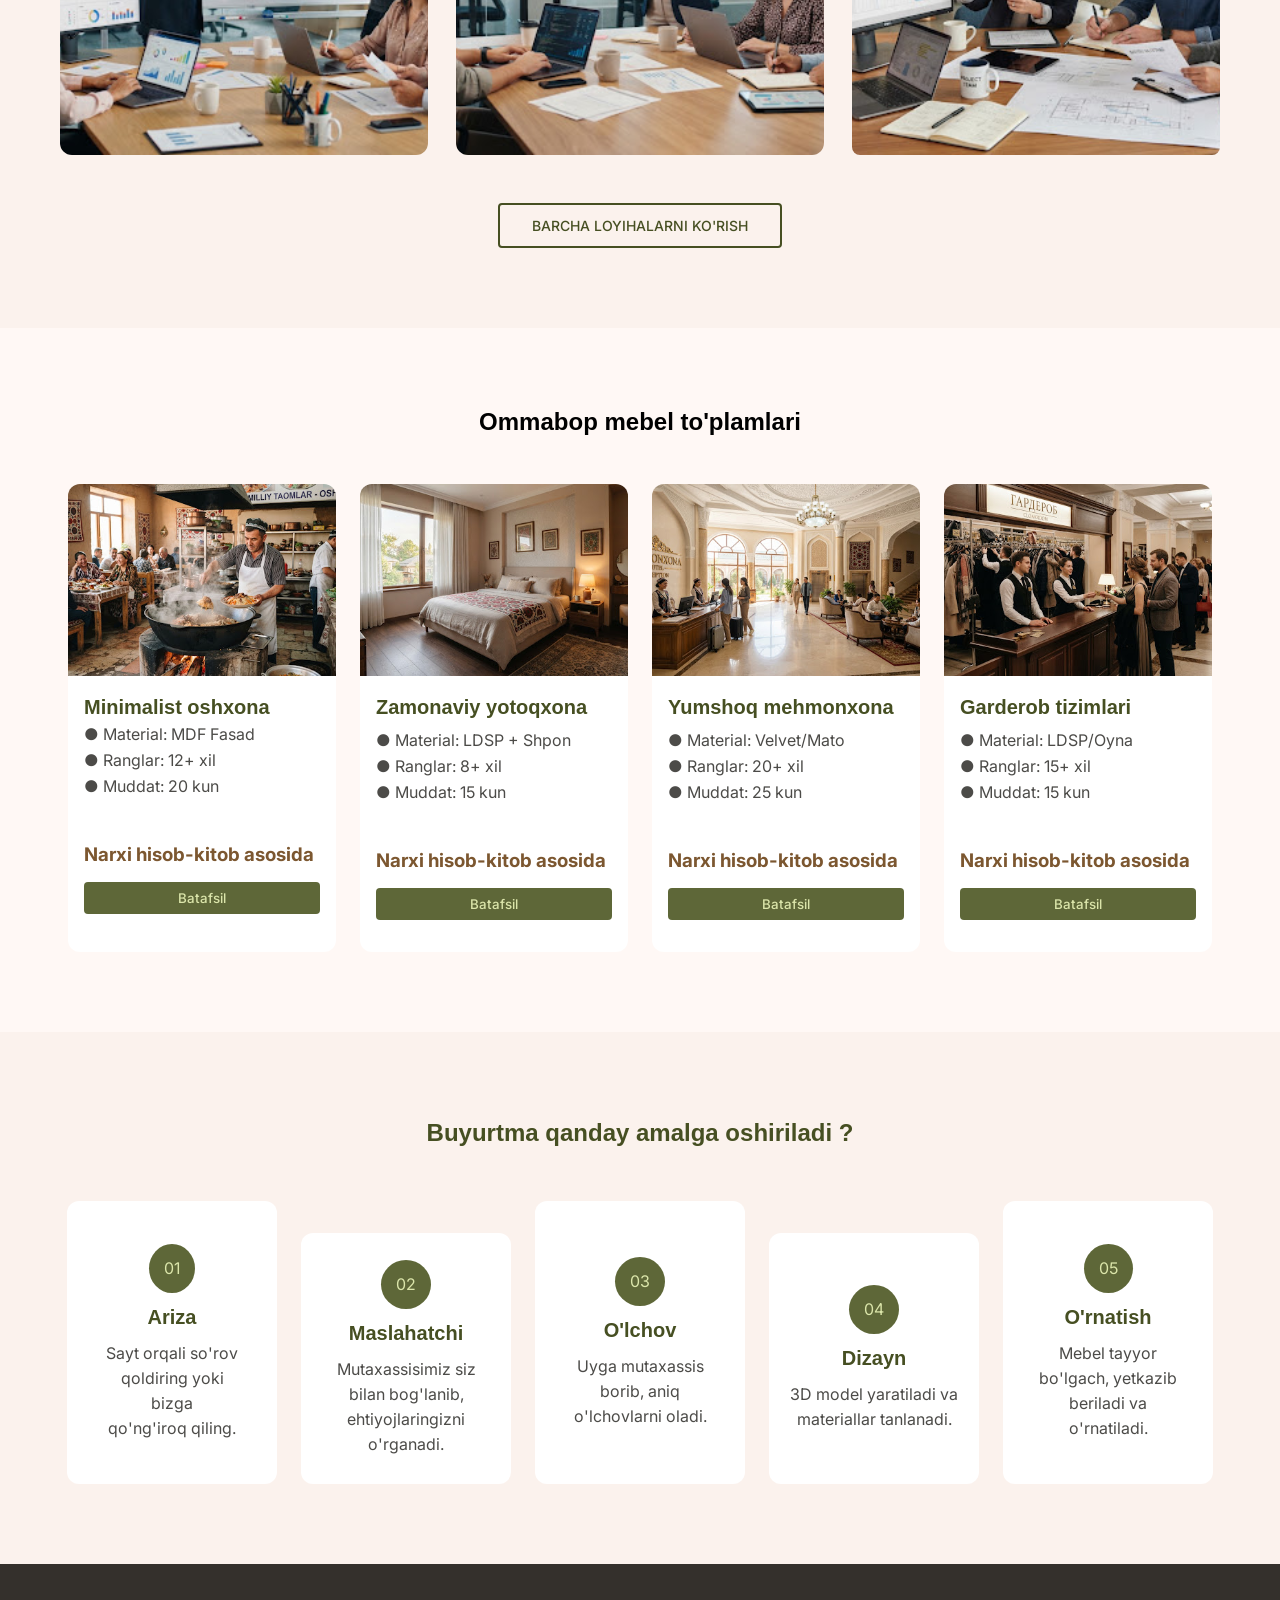
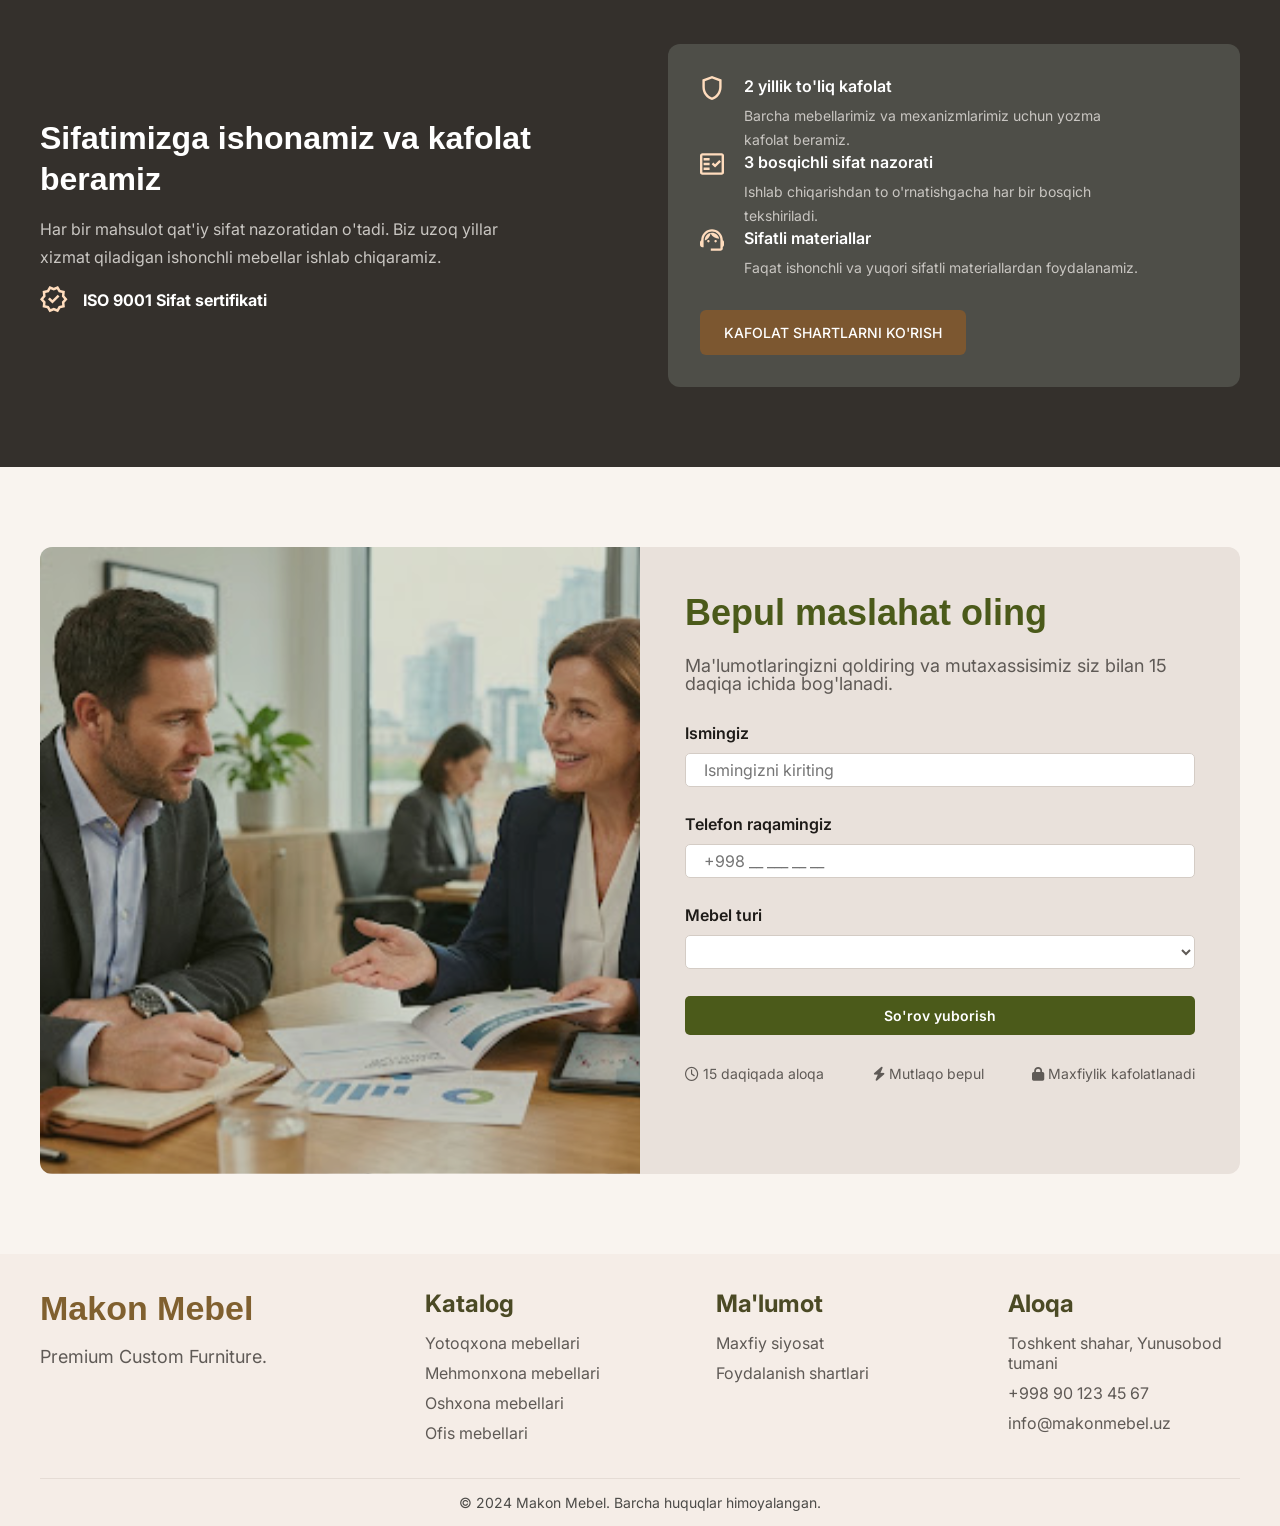
==== commit 37d68bd7: "page full responsive" ====
--- a/index.html
+++ b/index.html
@@ -25,16 +25,16 @@
                 </div>
                 <div class="header-section__links">
                     <div class="header-link__item">
-                        <a href="#">Bosh sahifa </a>
+                        <a href="./index.html" class="active">Bosh sahifa </a>
                     </div>
                     <div class="header-link__item">
-                        <a href="#">Biz haqimizda</a>
+                        <a href="./index/about.html">Biz haqimizda</a>
                     </div>
                     <div class="header-link__item">
-                        <a href="#">Xizmatlar</a>
+                        <a href="./index/services.html">Xizmatlar</a>
                     </div>
                     <div class="header-link__item">
-                        <a href="#">Aloqa</a>
+                        <a href="./index/contacts.html">Aloqa</a>
                     </div>
                     <div class="header-section__left">
                         <div class="header-section__contact">
@@ -457,7 +457,6 @@
     <footer class="footer">
     <div class="container">
         <div class="footer-section">
-
             <div class="footer-section__logo">
                 <h2>Makon Mebel</h2>
                 <p>Premium Custom Furniture.</p>
--- a/css/main.css
+++ b/css/main.css
@@ -57,20 +57,20 @@
     /* cursor: pointer; */
 }
 
-.header-link__item:hover  {
+/* .header-link__item:hover  {
     cursor: pointer;
     color:#39411a;
     /* font-size: 18px; */
     transition: 0.2s;
     transform: scale(1.09);
     font-weight: 700;
-}   
+}    */
 
 .header-link__item {
     position: relative;
     text-decoration: none;
 }
-
+/* 
 .header-link__item:after {
     content: "";
     position: absolute;
@@ -80,7 +80,7 @@
     left: 0;
     background-color: #464F22;
     /* transition: 0.1s;     */
-}
+} */
 
 .header-link__item:hover::after {
     width: 100%;
@@ -113,6 +113,15 @@
     font-size: 16px;
     text-decoration: none;
     color: #6e6d69;
+}
+
+.header-link__item a.active {
+    color: #464F22;
+    border-bottom: 2px solid #464F22;
+    transition: none;
+    transform: none;
+    font-weight: 700;
+    font-size: 20px;
 }
 
 
@@ -368,7 +377,7 @@
     .hero-section__left img {
         width: 100%;
         height: 480px;
-
+        margin-left: -125px;
         border-radius: 18px;
         display: flex;
         align-items: center;
@@ -816,6 +825,12 @@
         display: block;
     }
 
+    .info-mini__img img{
+        width: 134px;
+        height: 134px;
+        margin-left: 274px;
+    }
+
     .info-section__left {
         padding-left: 0;
         gap: 18px;
@@ -981,7 +996,7 @@
     color: #ffffff;
 }
 
-@media only screen and (max-width: 480px) {
+/* @media only screen and (max-width: 480px) {
 
     .our {
         padding: 50px 0;
@@ -1038,7 +1053,7 @@
         padding: 12px 15px;
     }
 
-}
+} */
 
 @media only screen and (max-width:780px) {
     .our-section {
@@ -1064,6 +1079,67 @@
         width: 600px;
     }
 }
+
+
+@media only screen and (max-width: 480px) {
+
+    .our {
+        padding: 50px 0;
+    }
+
+    .our-section {
+        gap: 30px;
+    }
+
+    .our-section__items {
+        gap: 20px;
+    }
+
+    .our-section__items h1 {
+        padding: 0;
+        font-size: 26px;
+        line-height: 34px;
+    }
+
+    .our-section__item {
+        flex-direction: column;
+        align-items: flex-start;
+        gap: 18px;
+        padding: 0;
+    }
+
+    .our-section__item h3 {
+        font-size: 14px;
+        line-height: 22px;
+    }
+
+    .our-item__btn {
+        flex-wrap: wrap;
+        gap: 8px;
+    }
+
+    .our-item__btn button {
+        font-size: 13px;
+        padding: 7px 13px;
+    }
+
+    .our-section__img {
+        flex-direction: column;
+        gap: 15px;
+    }
+
+    .our-section__img img {
+        width: 100%;
+        height: auto;
+    }
+
+    .our-section__btn button {
+        width: 360px;
+        padding: 8px 12px;
+    }
+
+}
+
 
 
 /* categories section start */
